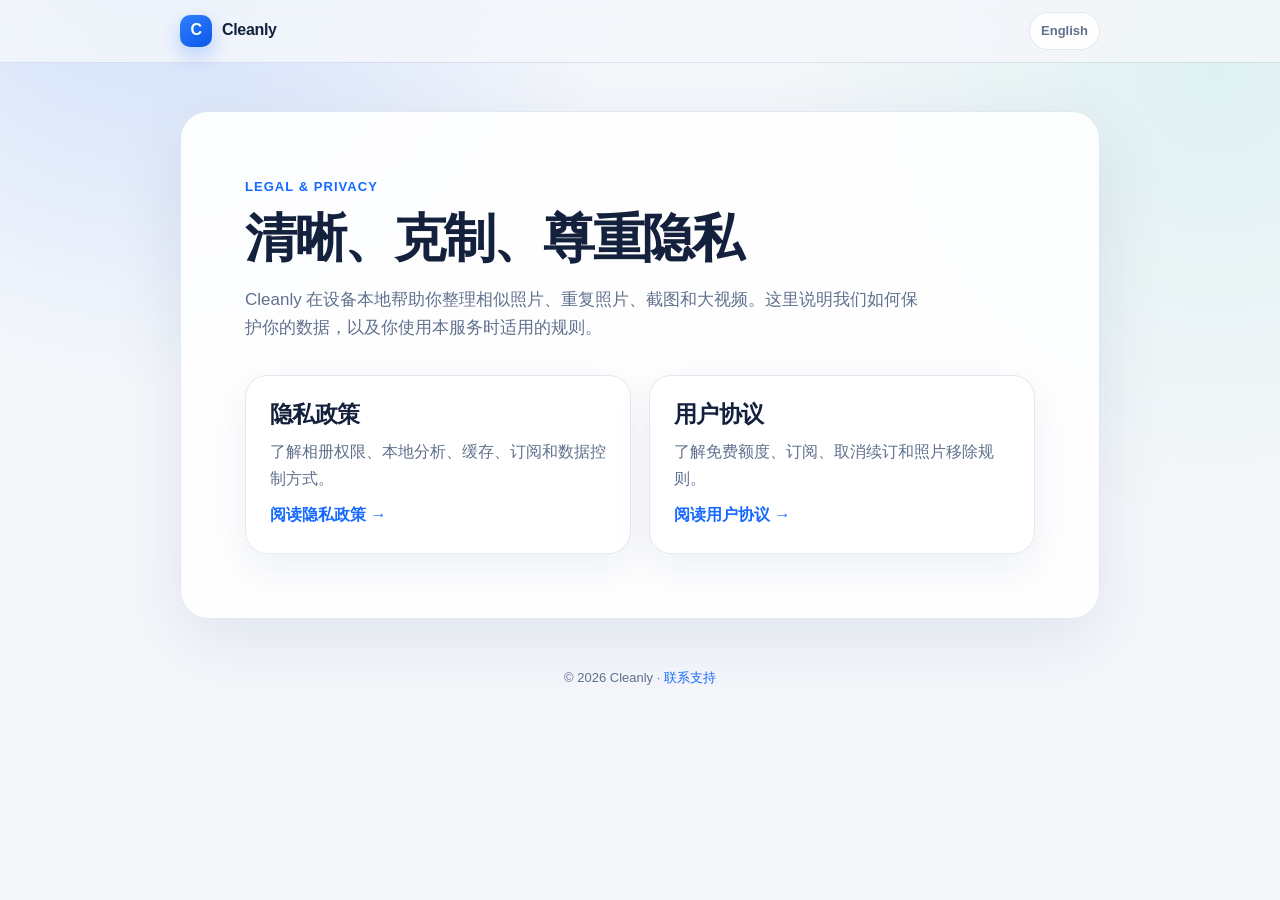
==== index.html @ 6e8bb9e0 "Add files via upload Add Cleanly legal pages" ====
<!doctype html>
<html lang="zh-CN">
<head>
  <meta charset="utf-8">
  <meta name="viewport" content="width=device-width, initial-scale=1, viewport-fit=cover">
  <meta name="description" content="Cleanly 隐私政策与用户协议">
  <meta name="theme-color" content="#1769ff">
  <title>Cleanly · 法律与隐私</title>
  <link rel="stylesheet" href="./styles.css">
</head>
<body>
  <header class="site-header">
    <div class="header-inner">
      <a class="brand" href="./"><span class="brand-mark">C</span>Cleanly</a>
      <a class="language" href="./en/" lang="en">English</a>
    </div>
  </header>
  <main>
    <article class="document">
      <p class="eyebrow">Legal &amp; Privacy</p>
      <h1>清晰、克制、尊重隐私</h1>
      <p class="summary">Cleanly 在设备本地帮助你整理相似照片、重复照片、截图和大视频。这里说明我们如何保护你的数据，以及你使用本服务时适用的规则。</p>
      <div class="home-grid">
        <a class="home-card" href="./privacy/">
          <h2>隐私政策</h2>
          <p>了解相册权限、本地分析、缓存、订阅和数据控制方式。</p>
          <span>阅读隐私政策 →</span>
        </a>
        <a class="home-card" href="./terms/">
          <h2>用户协议</h2>
          <p>了解免费额度、订阅、取消续订和照片移除规则。</p>
          <span>阅读用户协议 →</span>
        </a>
      </div>
    </article>
  </main>
  <footer>© 2026 Cleanly · <a href="mailto:fei316411@gmail.com">联系支持</a></footer>
</body>
</html>
---- styles.css ----
:root {
  color-scheme: light dark;
  --background: #f5f7fb;
  --surface: rgba(255, 255, 255, 0.88);
  --text: #14213d;
  --secondary: #60708d;
  --border: rgba(32, 70, 128, 0.12);
  --accent: #1769ff;
  --accent-soft: rgba(23, 105, 255, 0.09);
  --shadow: 0 22px 70px rgba(33, 57, 105, 0.10);
}

* { box-sizing: border-box; }

html { scroll-behavior: smooth; }

body {
  margin: 0;
  min-height: 100vh;
  font-family: -apple-system, BlinkMacSystemFont, "SF Pro Text", "Segoe UI", sans-serif;
  color: var(--text);
  background:
    radial-gradient(circle at 12% -10%, rgba(23, 105, 255, 0.18), transparent 30rem),
    radial-gradient(circle at 95% 8%, rgba(71, 199, 172, 0.13), transparent 28rem),
    var(--background);
  line-height: 1.68;
  -webkit-font-smoothing: antialiased;
}

a { color: var(--accent); text-decoration: none; }
a:hover { text-decoration: underline; }

.site-header {
  position: sticky;
  top: 0;
  z-index: 10;
  padding: max(12px, env(safe-area-inset-top)) 20px 12px;
  border-bottom: 1px solid var(--border);
  background: rgba(245, 247, 251, 0.82);
  -webkit-backdrop-filter: blur(18px);
  backdrop-filter: blur(18px);
}

.header-inner {
  width: min(920px, 100%);
  margin: 0 auto;
  display: flex;
  align-items: center;
  justify-content: space-between;
  gap: 16px;
}

.brand {
  display: inline-flex;
  align-items: center;
  gap: 10px;
  color: var(--text);
  font-weight: 760;
  letter-spacing: -0.02em;
}

.brand-mark {
  width: 32px;
  height: 32px;
  display: grid;
  place-items: center;
  color: #fff;
  border-radius: 10px;
  background: linear-gradient(145deg, #2f80ff, #0b56e8);
  box-shadow: 0 8px 20px rgba(23, 105, 255, 0.28);
}

.language {
  padding: 7px 11px;
  border: 1px solid var(--border);
  border-radius: 999px;
  background: var(--surface);
  color: var(--secondary);
  font-size: 13px;
  font-weight: 650;
}

.language:hover { text-decoration: none; border-color: rgba(23, 105, 255, 0.35); }

main {
  width: min(920px, calc(100% - 32px));
  margin: 48px auto;
}

.document {
  padding: clamp(28px, 6vw, 64px);
  border: 1px solid var(--border);
  border-radius: 28px;
  background: var(--surface);
  box-shadow: var(--shadow);
}

.eyebrow {
  margin: 0 0 12px;
  color: var(--accent);
  font-size: 13px;
  font-weight: 760;
  letter-spacing: 0.08em;
  text-transform: uppercase;
}

h1 {
  margin: 0;
  font-size: clamp(34px, 6vw, 52px);
  line-height: 1.08;
  letter-spacing: -0.045em;
}

.summary {
  max-width: 680px;
  margin: 20px 0 0;
  color: var(--secondary);
  font-size: 17px;
}

.meta {
  display: flex;
  flex-wrap: wrap;
  gap: 8px 20px;
  margin: 24px 0 0;
  color: var(--secondary);
  font-size: 14px;
}

.notice {
  margin: 34px 0;
  padding: 18px 20px;
  border: 1px solid rgba(23, 105, 255, 0.14);
  border-radius: 18px;
  background: var(--accent-soft);
}

.notice strong { color: var(--accent); }

section { margin-top: 40px; scroll-margin-top: 88px; }

h2 {
  margin: 0 0 12px;
  font-size: 23px;
  line-height: 1.25;
  letter-spacing: -0.025em;
}

h3 { margin: 24px 0 8px; font-size: 17px; }
p { margin: 10px 0; }
ul { margin: 10px 0; padding-left: 22px; }
li + li { margin-top: 7px; }

.table-wrap { overflow-x: auto; margin: 18px 0; }
table { width: 100%; border-collapse: collapse; min-width: 620px; }
th, td { padding: 14px 12px; border-bottom: 1px solid var(--border); text-align: left; vertical-align: top; }
th { color: var(--secondary); font-size: 13px; }

.home-grid {
  display: grid;
  grid-template-columns: repeat(2, minmax(0, 1fr));
  gap: 18px;
  margin-top: 32px;
}

.home-card {
  display: block;
  padding: 24px;
  border: 1px solid var(--border);
  border-radius: 22px;
  background: var(--surface);
  color: var(--text);
  box-shadow: 0 14px 40px rgba(33, 57, 105, 0.07);
}

.home-card:hover { text-decoration: none; border-color: rgba(23, 105, 255, 0.35); transform: translateY(-1px); }
.home-card h2 { margin-bottom: 8px; }
.home-card p { color: var(--secondary); }
.home-card span { color: var(--accent); font-weight: 700; }

footer {
  width: min(920px, calc(100% - 32px));
  margin: 0 auto;
  padding: 0 0 max(36px, env(safe-area-inset-bottom));
  color: var(--secondary);
  font-size: 13px;
  text-align: center;
}

@media (max-width: 640px) {
  main { margin: 24px auto; }
  .document { border-radius: 22px; }
  .home-grid { grid-template-columns: 1fr; }
  .summary { font-size: 16px; }
}

@media (prefers-color-scheme: dark) {
  :root {
    --background: #09101e;
    --surface: rgba(17, 27, 46, 0.9);
    --text: #f4f7ff;
    --secondary: #a5b2c9;
    --border: rgba(167, 190, 232, 0.14);
    --accent: #69a1ff;
    --accent-soft: rgba(75, 139, 255, 0.12);
    --shadow: 0 26px 80px rgba(0, 0, 0, 0.28);
  }
  .site-header { background: rgba(9, 16, 30, 0.82); }
}
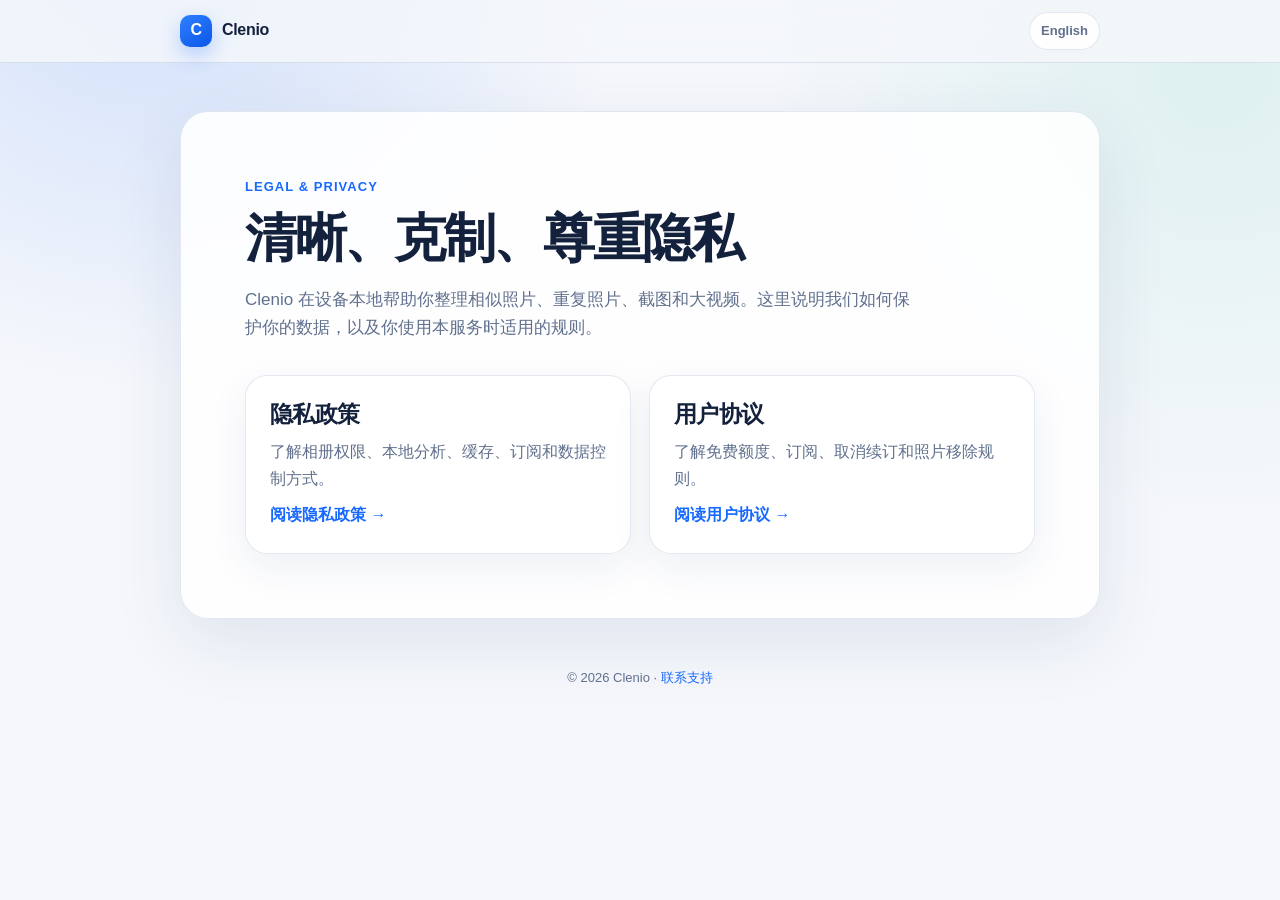
==== commit 6d572f33: "Rebrand legal site to Clenio" ====
--- a/index.html
+++ b/index.html
@@ -1,40 +1 @@
-<!doctype html>
-<html lang="zh-CN">
-<head>
-  <meta charset="utf-8">
-  <meta name="viewport" content="width=device-width, initial-scale=1, viewport-fit=cover">
-  <meta name="description" content="Cleanly 隐私政策与用户协议">
-  <meta name="theme-color" content="#1769ff">
-  <title>Cleanly · 法律与隐私</title>
-  <link rel="stylesheet" href="./styles.css">
-</head>
-<body>
-  <header class="site-header">
-    <div class="header-inner">
-      <a class="brand" href="./"><span class="brand-mark">C</span>Cleanly</a>
-      <a class="language" href="./en/" lang="en">English</a>
-    </div>
-  </header>
-  <main>
-    <article class="document">
-      <p class="eyebrow">Legal &amp; Privacy</p>
-      <h1>清晰、克制、尊重隐私</h1>
-      <p class="summary">Cleanly 在设备本地帮助你整理相似照片、重复照片、截图和大视频。这里说明我们如何保护你的数据，以及你使用本服务时适用的规则。</p>
-      <div class="home-grid">
-        <a class="home-card" href="./privacy/">
-          <h2>隐私政策</h2>
-          <p>了解相册权限、本地分析、缓存、订阅和数据控制方式。</p>
-          <span>阅读隐私政策 →</span>
-        </a>
-        <a class="home-card" href="./terms/">
-          <h2>用户协议</h2>
-          <p>了解免费额度、订阅、取消续订和照片移除规则。</p>
-          <span>阅读用户协议 →</span>
-        </a>
-      </div>
-    </article>
-  </main>
-  <footer>© 2026 Cleanly · <a href="mailto:fei316411@gmail.com">联系支持</a></footer>
-</body>
-</html>
-
+<!doctype html><html lang="zh-CN"><head>  <meta charset="utf-8">  <meta name="viewport" content="width=device-width, initial-scale=1, viewport-fit=cover">  <meta name="description" content="Clenio 隐私政策与用户协议">  <meta name="theme-color" content="#1769ff">  <title>Clenio · 法律与隐私</title>  <link rel="stylesheet" href="./styles.css"></head><body>  <header class="site-header">    <div class="header-inner">      <a class="brand" href="./"><span class="brand-mark">C</span>Clenio</a>      <a class="language" href="./en/" lang="en">English</a>    </div>  </header>  <main>    <article class="document">      <p class="eyebrow">Legal &amp; Privacy</p>      <h1>清晰、克制、尊重隐私</h1>      <p class="summary">Clenio 在设备本地帮助你整理相似照片、重复照片、截图和大视频。这里说明我们如何保护你的数据，以及你使用本服务时适用的规则。</p>      <div class="home-grid">        <a class="home-card" href="./privacy/">          <h2>隐私政策</h2>          <p>了解相册权限、本地分析、缓存、订阅和数据控制方式。</p>          <span>阅读隐私政策 →</span>        </a>        <a class="home-card" href="./terms/">          <h2>用户协议</h2>          <p>了解免费额度、订阅、取消续订和照片移除规则。</p>          <span>阅读用户协议 →</span>        </a>      </div>    </article>  </main>  <footer>© 2026 Clenio · <a href="mailto:fei316411@gmail.com">联系支持</a></footer></body></html>
